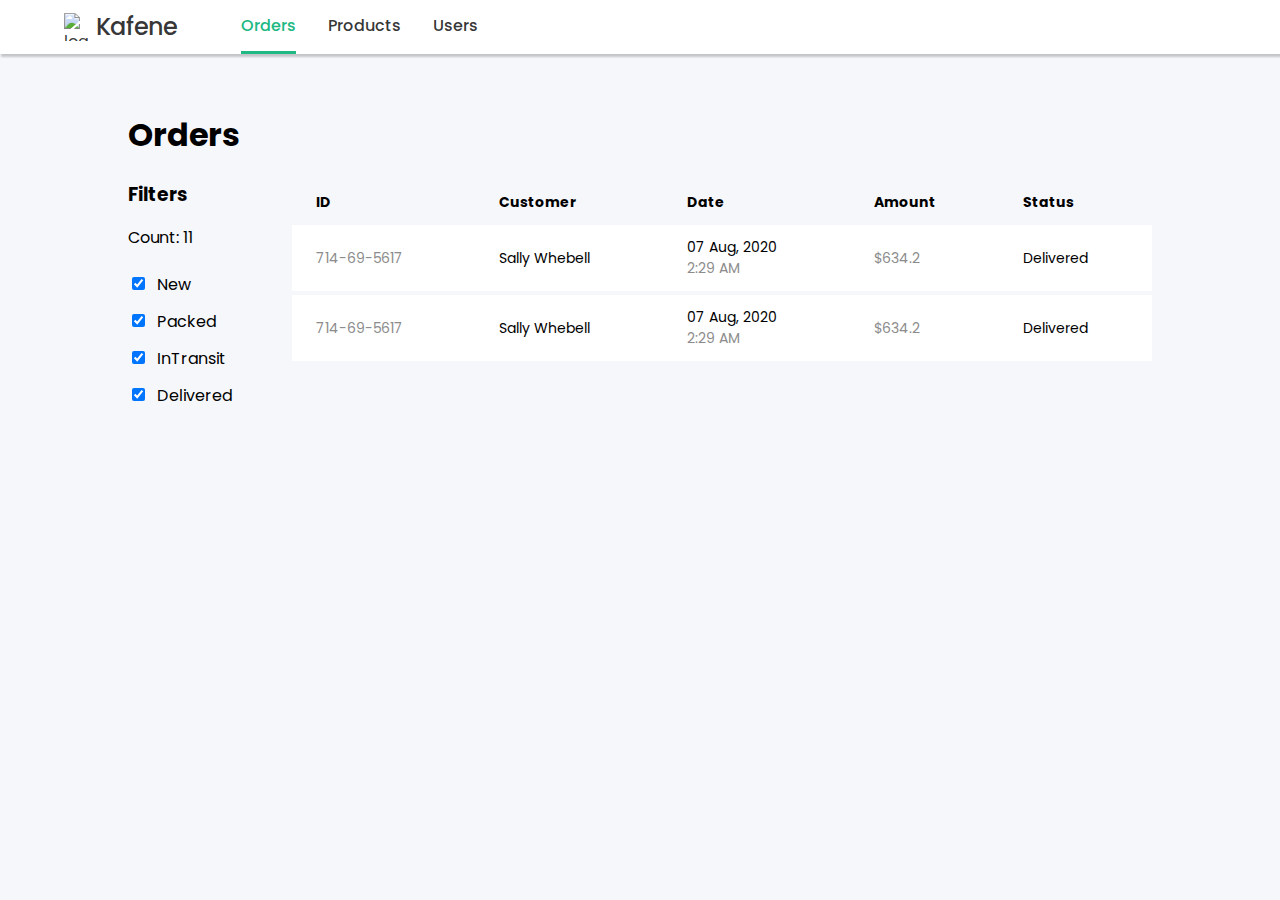
==== order.html @ 573a78d6 "applied common design to all tables" ====
<!DOCTYPE html>
<html>
	<head>
		<meta charset="utf-8">
		<meta name="viewport" content="width=device-width, initial-scale=1">
		<title>Kafene - Orders</title>

		<!-- Poppins Google Fonts -->
		<link rel="preconnect" href="https://fonts.googleapis.com">
		<link rel="preconnect" href="https://fonts.gstatic.com" crossorigin>
		<link href="https://fonts.googleapis.com/css2?family=Poppins:wght@400;500&display=swap" rel="stylesheet">

		<!-- custom -->
		<link rel="stylesheet" type="text/css" href="css/main.css">
	</head>
	<body>
		<!--
			Functionality:
				- On page load send a call to the backend to fetch all the orders.
				- Users should be able to filter using the checkboxes based on order status which can be New, Packed, InTransit and Delivered.

			API Details:
				Endpoint: https://5fc1a1c9cb4d020016fe6b07.mockapi.io/api/v1/orders
				Request Type: GET
		-->

		<!-- navigation bar -->
		<nav id="nav_bar" class="row">
			<div class="container nav_bar_container">
				<div id="navbar_brand" class="column v-middle">
					<a class="row navbar-brand" href="#">
						<img class="logo-image v-middle" src="logo.png" alt="logo">
						<p class="logo-text">Kafene</p>
					</a>
				</div>
				<div class="column">
					<div class="row space-between v-middle">
						<a class="nav-link active" aria-current="page" href="order.html">Orders</a>
						<a class="nav-link" href="product.html">Products</a>
						<a class="nav-link" href="user.html">Users</a>
					</div>
				</div>
			</div>
		</nav>

		<!-- body content -->
		<div class="container">
			<div class="column full-width">
				<h1>Orders</h1>
				<div class="row">
					<div class="column filter_section">
						<h3 class="m-0">Filters</h3>
						<p class="data_count">Count: <span id="order_count">11</span></p>
						<label class="filter-item">
							<input type="checkbox" name="new" value="new" checked>New
						</label>
						<label class="filter-item">
							<input type="checkbox" name="packed" value="packed" checked>Packed
						</label>
						<label class="filter-item">
							<input type="checkbox" name="intransit" value="intransit" checked>InTransit
						</label>
						<label class="filter-item">
							<input type="checkbox" name="delivered" value="delivered" checked>Delivered
						</label>
					</div>
					<div class="column data_section">
						<table>
							<thead>
								<tr>
									<th>ID</th>
									<th>Customer</th>
									<th>Date</th>
									<th>Amount</th>
									<th>Status</th>
								</tr>
							</thead>
							<tbody>
								<tr class="delivered">
									<td class="silent-text">714-69-5617</td>
									<td>Sally Whebell</td>
									<td>07 Aug, 2020<br><span class="silent-text">2:29 AM</span></td>
									<td class="silent-text">$634.2</td>
									<td>Delivered</td>
								</tr>
								<tr>
									<td class="silent-text">714-69-5617</td>
									<td>Sally Whebell</td>
									<td>07 Aug, 2020<br><span class="silent-text">2:29 AM</span></td>
									<td class="silent-text">$634.2</td>
									<td>Delivered</td>
								</tr>
							</tbody>
						</table>
					</div>
				</div>
			</div>
		</div>

		<!-- JS & JQuery -->
		<script src="https://code.jquery.com/jquery-3.6.0.js" integrity="sha256-H+K7U5CnXl1h5ywQfKtSj8PCmoN9aaq30gDh27Xc0jk=" crossorigin="anonymous"></script>
	</body>
</html>
---- css/main.css ----
/* main custom css */

body {
	font-family: 'Poppins', sans-serif;
	margin: 0px;
	background-color: #f6f7fb;
}

.row {
	display: flex;
}

.column {
	display: flex;
	flex-direction: column;
}

.container {
	display: flex;
	width: 80%;
	margin-left: auto;
	margin-right: auto;
}

.space-between {
	justify-content: space-between;
}

.space-around {
	justify-content: space-around;
}

.v-middle {
	vertical-align: middle;
	margin-top: auto;
	margin-bottom: auto;
}

.m-0 {
	margin: 0px;
}

a {
	text-decoration: none;
	color: rgba(0,0,0,.8);
}

#nav_bar {
	box-shadow: 2px 2px 2px 1px rgba(0, 0, 0, 0.2);
	background-color: #ffffff;
	margin-bottom: 4vh;
}

.nav_bar_container {
	width: 90%;
}

#navbar_brand {
	margin-right: 4em;
}

#navbar_brand_main {
	padding-top: 0.8em;
	padding-bottom: 0.8em;
}

.nav-link {
	margin-right: 2em;
	font-weight: 500;
	padding-top: 0.8em;
	padding-bottom: 0.8em;
}

.nav-link.active {
	color: #20b883;
    border-bottom: 3px solid #20b883;
}

.logo-image {
	width: 24px;
	height: 28px;
	margin-right: 8px;
}

.logo-text {
	font-size: 24px;
	letter-spacing: -1px;
	font-weight: 500;
	margin: 0;
	color: rgba(0,0,0,.8);
}

/* -------------- */

.full-width {
	width: 100%;
}

.filter_section {
	width: 16%;
}

.filter-item {
	margin: 6px 0;
	cursor: pointer;
}

input[type="checkbox"] {
	margin-right: 12px;
}

.data_section {
	width: 84%;
}

table {
	width: 100%;
	border-collapse: collapse;
	text-align: left;
	vertical-align: middle;
}

td, th {
	padding: 12px 24px;
	font-size: 14px;
}

tbody td {
	background-color: #fff;
	border-bottom: 4px solid #f6f7fb;
}

.silent-text {
	color: #8c8c8c;
}

#search_box_form {
	width: 70%;
	margin-bottom: 5vh;
}

.search_box {
	width: 100%;
	padding: 12px 24px;
	font-size: 15px;
	border: 0;
	border-bottom: 2px solid #8c8c8c;
	margin: 0 36px 0 0;
	outline: none;
}

.search_button {
	border-radius: 30px;
	padding: 14px 36px;
	font-size: 12px;
	font-weight: 500;
	letter-spacing: 1px;
	background-color: #20b883;
	color: #fff;
	border: none;
	outline: none;
	cursor: pointer;
}
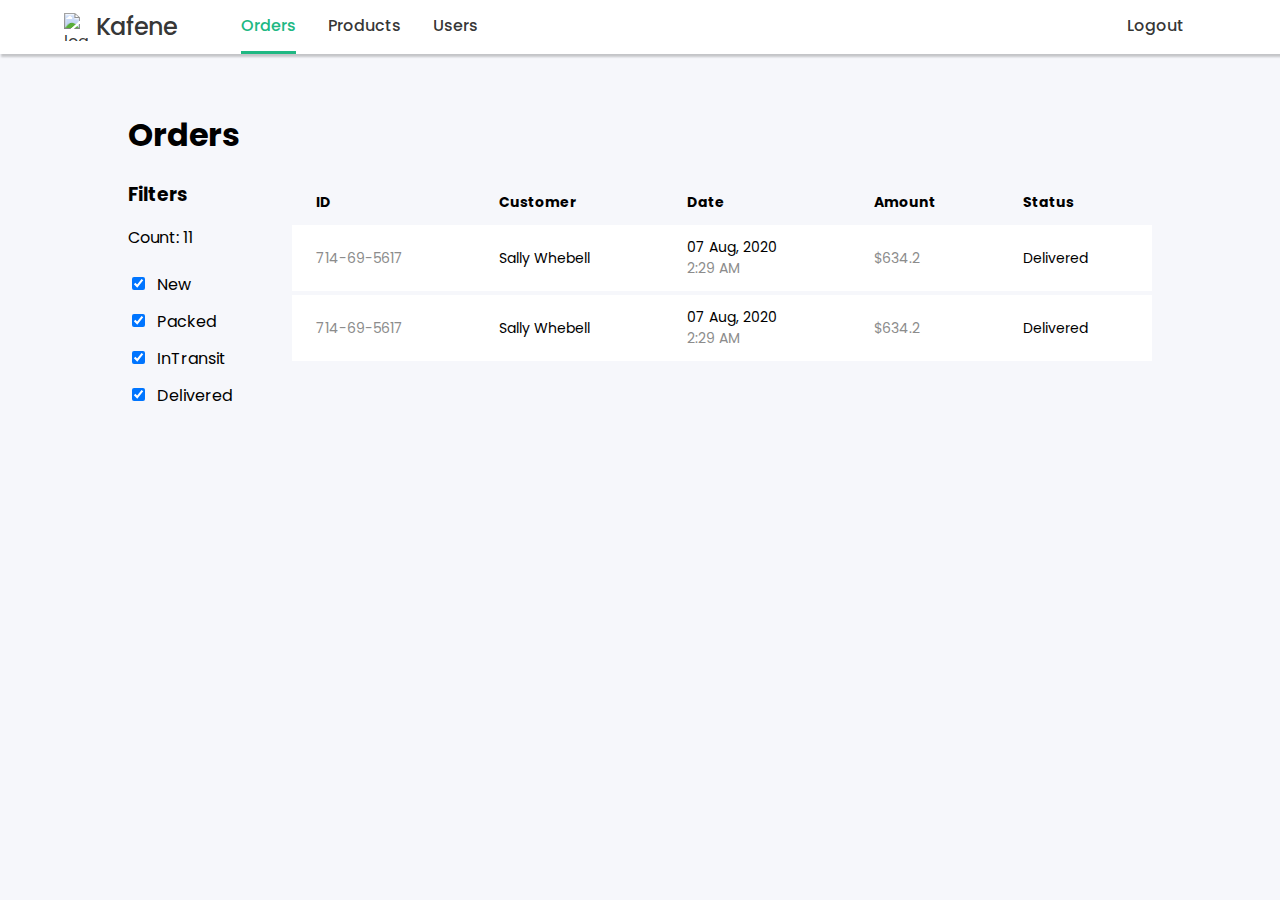
==== commit 2e6b2da4: "added logout button to nav bar" ====
--- a/order.html
+++ b/order.html
@@ -26,19 +26,24 @@
 
 		<!-- navigation bar -->
 		<nav id="nav_bar" class="row">
-			<div class="container nav_bar_container">
-				<div id="navbar_brand" class="column v-middle">
-					<a class="row navbar-brand" href="#">
-						<img class="logo-image v-middle" src="logo.png" alt="logo">
-						<p class="logo-text">Kafene</p>
-					</a>
+			<div class="container nav_bar_container space-between">
+				<div class="row">
+					<div id="navbar_brand" class="column v-middle">
+						<a class="row navbar-brand" href="#">
+							<img class="logo-image v-middle" src="logo.png" alt="logo">
+							<p class="logo-text">Kafene</p>
+						</a>
+					</div>
+					<div class="column">
+						<div class="row space-between v-middle">
+							<a class="nav-link active" aria-current="page" href="order.html">Orders</a>
+							<a class="nav-link" href="product.html">Products</a>
+							<a class="nav-link" href="user.html">Users</a>
+						</div>
+					</div>
 				</div>
 				<div class="column">
-					<div class="row space-between v-middle">
-						<a class="nav-link active" aria-current="page" href="order.html">Orders</a>
-						<a class="nav-link" href="product.html">Products</a>
-						<a class="nav-link" href="user.html">Users</a>
-					</div>
+					<a class="nav-link" href="#">Logout</a>
 				</div>
 			</div>
 		</nav>
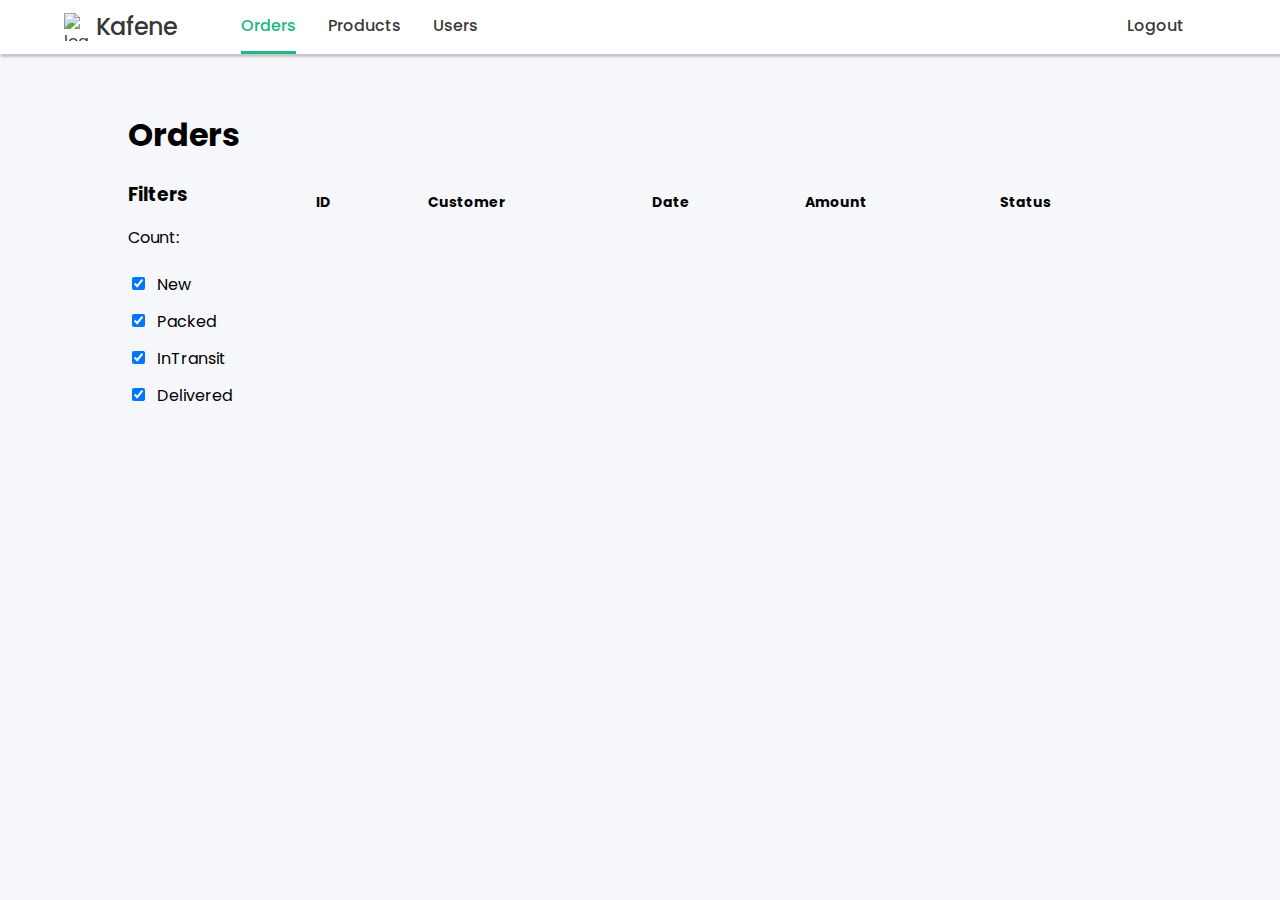
==== commit 7539b496: "implimented api data collection for orders, products and user" ====
--- a/order.html
+++ b/order.html
@@ -55,7 +55,7 @@
 				<div class="row">
 					<div class="column filter_section">
 						<h3 class="m-0">Filters</h3>
-						<p class="data_count">Count: <span id="order_count">11</span></p>
+						<p class="data_count">Count: <span id="order_count"></span></p>
 						<label class="filter-item">
 							<input type="checkbox" name="new" value="new" checked>New
 						</label>
@@ -80,21 +80,8 @@
 									<th>Status</th>
 								</tr>
 							</thead>
-							<tbody>
-								<tr class="delivered">
-									<td class="silent-text">714-69-5617</td>
-									<td>Sally Whebell</td>
-									<td>07 Aug, 2020<br><span class="silent-text">2:29 AM</span></td>
-									<td class="silent-text">$634.2</td>
-									<td>Delivered</td>
-								</tr>
-								<tr>
-									<td class="silent-text">714-69-5617</td>
-									<td>Sally Whebell</td>
-									<td>07 Aug, 2020<br><span class="silent-text">2:29 AM</span></td>
-									<td class="silent-text">$634.2</td>
-									<td>Delivered</td>
-								</tr>
+							<tbody id="order_table_body">
+								<!-- order table rows will be added here -->
 							</tbody>
 						</table>
 					</div>
@@ -104,5 +91,8 @@
 
 		<!-- JS & JQuery -->
 		<script src="https://code.jquery.com/jquery-3.6.0.js" integrity="sha256-H+K7U5CnXl1h5ywQfKtSj8PCmoN9aaq30gDh27Xc0jk=" crossorigin="anonymous"></script>
+
+		<!-- custom JS & Jquery -->
+		<script type="text/javascript" src="js/order.js"></script>
 	</body>
 </html>--- a/css/main.css
+++ b/css/main.css
@@ -38,6 +38,10 @@
 
 .m-0 {
 	margin: 0px;
+}
+
+.text-no-wrap {
+	white-space: nowrap;
 }
 
 a {
